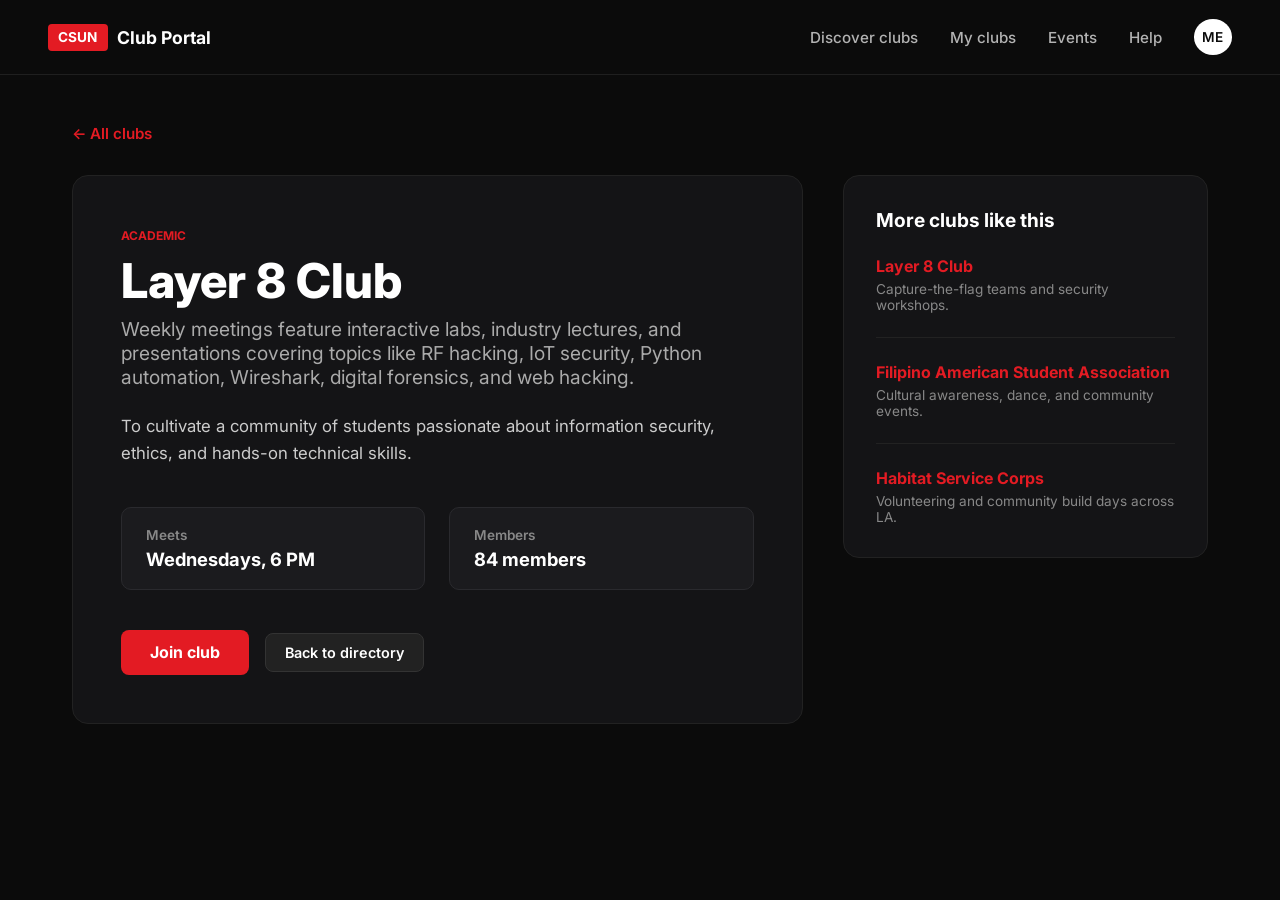
==== cyber.html @ eef6b1a4 "Initial commit for CSUN Club Portal" ====
<!DOCTYPE html>
<html lang="en">
<head>
    <meta charset="UTF-8">
    <meta name="viewport" content="width=device-width, initial-scale=1.0">
    <title>Layer 8 Club - CSUN Club Portal</title>
    <link rel="stylesheet" href="style.css">
    <link href="https://fonts.googleapis.com/css2?family=Inter:wght@400;500;600;700;800&display=swap" rel="stylesheet">
</head>
<body>
    <header class="navbar">
        <a href="index.html" class="nav-brand">
            <span class="csun-badge">CSUN</span>
            <span class="portal-title">Club Portal</span>
        </a>
        <nav class="nav-links">
            <a href="discover.html">Discover clubs</a>
            <a href="my-clubs.html">My clubs</a>
            <a href="events.html">Events</a>
            <a href="help.html">Help</a>
            <a href="login.html" class="login-nav-btn active-user">ME</a>
        </nav>
    </header>

    <main class="main-container">
        <div class="back-link-wrapper">
            <a href="discover.html" class="back-link">← All clubs</a>
        </div>

        <div class="club-detail-layout">
            <!-- Left Main Club Panel -->
            <div class="club-main-panel">
                <span class="card-tag">Academic</span>
                <h1 class="club-title">Layer 8 Club</h1>
                <p class="club-tagline">Weekly meetings feature interactive labs, industry lectures, and presentations covering topics like RF hacking, IoT security, Python automation, Wireshark, digital forensics, and web hacking.</p>
                
                <p class="club-long-desc">
                    To cultivate a community of students passionate about information security, ethics, and hands-on technical skills.
                </p>

                <div class="club-info-stats">
                    <div class="stat-box">
                        <span class="stat-title">Meets</span>
                        <span class="stat-value">Wednesdays, 6 PM</span>
                    </div>
                    <div class="stat-box">
                        <span class="stat-title">Members</span>
                        <span class="stat-value">84 members</span>
                    </div>
                </div>

                <div class="club-action-row">
                    <button class="register-club-btn small-btn" onclick="alert('Successfully joined Robotics Club!')">Join club</button>
                    <a href="discover.html" class="secondary-btn">Back to directory</a>
                </div>
            </div>

            <!-- Right Sidebar: Related Clubs -->
            <div class="club-sidebar">
                <h3>More clubs like this</h3>
                <div class="related-club-item">
                    <a href="cyber.html">Layer 8 Club</a>
                    <p>Capture-the-flag teams and security workshops.</p>
                </div>
                <div class="related-club-item">
                    <a href="fasa.html">Filipino American Student Association</a>
                    <p>Cultural awareness, dance, and community events.</p>
                </div>
                <div class="related-club-item">
                    <a href="habitat.html">Habitat Service Corps</a>
                    <p>Volunteering and community build days across LA.</p>
                </div>
            </div>
        </div>
    </main>
</body>
</html>
---- style.css ----
* {
    margin: 0;
    padding: 0;
    box-sizing: border-box;
    font-family: 'Inter', sans-serif;
}

body {
    background-color: #0b0b0b;
    color: #ffffff;
    min-height: 100vh;
}

/* Navbar */
.navbar {
    display: flex;
    align-items: center;
    justify-content: space-between;
    padding: 1.2rem 3rem;
    border-bottom: 1px solid #1f1f1f;
}

.nav-brand {
    display: flex;
    align-items: center;
    gap: 0.6rem;
    text-decoration: none;
}

.csun-badge {
    background-color: #e31b23;
    color: #ffffff;
    font-weight: 700;
    font-size: 0.85rem;
    padding: 0.35rem 0.65rem;
    border-radius: 4px;
}

.portal-title {
    font-weight: 700;
    font-size: 1.1rem;
    color: #ffffff;
}

.nav-links {
    display: flex;
    align-items: center;
    gap: 2rem;
}

.nav-links a {
    color: #b3b3b3;
    text-decoration: none;
    font-size: 0.95rem;
    font-weight: 500;
    transition: color 0.2s;
}

.nav-links a:hover, .nav-links a.active {
    color: #ffffff;
}

.login-nav-btn {
    background-color: #e31b23 !important;
    color: white !important;
    padding: 0.5rem 1.2rem;
    border-radius: 6px;
    font-weight: 600 !important;
}

.login-nav-btn.active-user {
    background-color: #ffffff !important;
    color: #0b0b0b !important;
    border-radius: 50%;
    width: 36px;
    height: 36px;
    display: flex;
    align-items: center;
    justify-content: center;
    font-size: 0.85rem;
}

/* Main Container */
.main-container {
    max-width: 1200px;
    margin: 0 auto;
    padding: 3rem 2rem;
}

/* Page Headers & Filters */
.page-header {
    margin-bottom: 2rem;
}

.page-header h1 {
    font-size: 2.5rem;
    font-weight: 800;
    margin-bottom: 0.4rem;
}

.page-header p {
    color: #888;
    font-size: 1.1rem;
}

.filter-chips {
    display: flex;
    gap: 0.8rem;
    margin-bottom: 2.5rem;
    flex-wrap: wrap;
}

.chip {
    background: #161618;
    border: 1.5px solid #2a2a2e;
    color: #ccc;
    padding: 0.6rem 1.4rem;
    border-radius: 20px;
    cursor: pointer;
    font-weight: 500;
    transition: all 0.2s;
}

.chip.active, .chip:hover {
    background: #e31b23;
    border-color: #e31b23;
    color: white;
}

/* Cards Grid */
.clubs-grid {
    display: grid;
    grid-template-columns: repeat(auto-fill, minmax(320px, 1fr));
    gap: 1.5rem;
}

.club-card {
    background: #141416;
    border: 1.5px solid #222;
    border-radius: 12px;
    padding: 2rem;
    display: flex;
    flex-direction: column;
    justify-content: space-between;
    min-height: 200px;
    transition: border-color 0.2s;
}

.club-card:hover {
    border-color: #444;
}

.card-tag {
    font-size: 0.75rem;
    color: #e31b23;
    font-weight: 700;
    text-transform: uppercase;
    margin-bottom: 0.5rem;
    display: inline-block;
}

.club-card h2 {
    font-size: 1.35rem;
    font-weight: 700;
    margin-bottom: 0.5rem;
}

.card-desc {
    color: #888;
    font-size: 0.95rem;
    margin-bottom: 1.5rem;
}

.view-club-link {
    color: #fff;
    text-decoration: underline;
    font-size: 0.9rem;
    font-weight: 500;
}

.view-club-link:hover {
    color: #e31b23;
}

/* Club Detail Page Styles */
.back-link-wrapper {
    margin-bottom: 2rem;
}

.back-link {
    color: #e31b23;
    text-decoration: none;
    font-weight: 600;
    font-size: 0.95rem;
}

.back-link:hover {
    text-decoration: underline;
}

.club-detail-layout {
    display: grid;
    grid-template-columns: 2fr 1fr;
    gap: 2.5rem;
}

.club-main-panel {
    background: #141416;
    border: 1.5px solid #222;
    border-radius: 16px;
    padding: 3rem;
}

.club-title {
    font-size: 3rem;
    font-weight: 800;
    margin-bottom: 0.4rem;
}

.club-tagline {
    font-size: 1.2rem;
    color: #aaa;
    margin-bottom: 1.5rem;
}

.club-long-desc {
    color: #ccc;
    font-size: 1.05rem;
    line-height: 1.6;
    margin-bottom: 2.5rem;
}

.club-info-stats {
    display: grid;
    grid-template-columns: 1fr 1fr;
    gap: 1.5rem;
    margin-bottom: 2.5rem;
}

.stat-box {
    background: #1b1b1e;
    border: 1.5px solid #2a2a2e;
    border-radius: 10px;
    padding: 1.2rem 1.5rem;
}

.stat-title {
    display: block;
    font-size: 0.85rem;
    color: #888;
    font-weight: 600;
    margin-bottom: 0.3rem;
}

.stat-value {
    font-size: 1.15rem;
    font-weight: 700;
    color: #fff;
}

.club-action-row {
    display: flex;
    gap: 1rem;
    align-items: center;
}

.register-club-btn {
    background-color: #e31b23;
    color: white;
    padding: 0.8rem 1.8rem;
    font-size: 1rem;
    font-weight: 700;
    border: none;
    border-radius: 8px;
    cursor: pointer;
    text-decoration: none;
    transition: background 0.2s;
}

.register-club-btn:hover {
    background-color: #c5141c;
}

.secondary-btn {
    background: #222;
    color: white;
    padding: 0.8rem 1.5rem;
    border-radius: 8px;
    text-decoration: none;
    font-size: 0.95rem;
    font-weight: 600;
    border: 1.5px solid #333;
}

.secondary-btn:hover {
    background: #333;
}

/* Sidebar Related Clubs */
.club-sidebar {
    background: #141416;
    border: 1.5px solid #222;
    border-radius: 16px;
    padding: 2rem;
    height: fit-content;
}

.club-sidebar h3 {
    font-size: 1.2rem;
    margin-bottom: 1.5rem;
}

.related-club-item {
    margin-bottom: 1.5rem;
    padding-bottom: 1.5rem;
    border-bottom: 1px solid #222;
}

.related-club-item:last-child {
    margin-bottom: 0;
    padding-bottom: 0;
    border-bottom: none;
}

.related-club-item a {
    color: #e31b23;
    font-weight: 700;
    text-decoration: none;
    font-size: 1rem;
    display: block;
    margin-bottom: 0.3rem;
}

.related-club-item a:hover {
    text-decoration: underline;
}

.related-club-item p {
    color: #888;
    font-size: 0.85rem;
}

@media (max-width: 900px) {
    .club-detail-layout {
        grid-template-columns: 1fr;
    }
}/* Content Box for My Clubs */
.content-card-box {
    background: #141416;
    border: 1.5px solid #222;
    border-radius: 12px;
    padding: 2rem;
    max-width: 800px;
}

.content-card-box h3 {
    font-size: 1.25rem;
    font-weight: 700;
    margin-bottom: 1rem;
    color: #fff;
}

.styled-list {
    list-style: none;
    margin: 0;
    padding: 0;
}

.styled-list li {
    display: flex;
    justify-content: space-between;
    align-items: center;
    padding: 1.2rem 0;
    border-bottom: 1px solid #222;
}

.styled-list li:last-child {
    border-bottom: none;
}

.club-list-info {
    display: flex;
    align-items: center;
    gap: 0.8rem;
    font-size: 1.05rem;
}

.badge {
    padding: 0.25rem 0.6rem;
    font-size: 0.75rem;
    font-weight: 700;
    border-radius: 4px;
}

.status-active {
    background: rgba(19, 115, 51, 0.2);
    color: #4ade80;
}

.secondary-btn {
    background: #222;
    color: white;
    padding: 0.6rem 1.2rem;
    border-radius: 8px;
    text-decoration: none;
    font-size: 0.9rem;
    font-weight: 600;
    border: 1.5px solid #333;
    transition: background 0.2s;
}

.secondary-btn:hover {
    background: #333;
    border-color: #555;
}
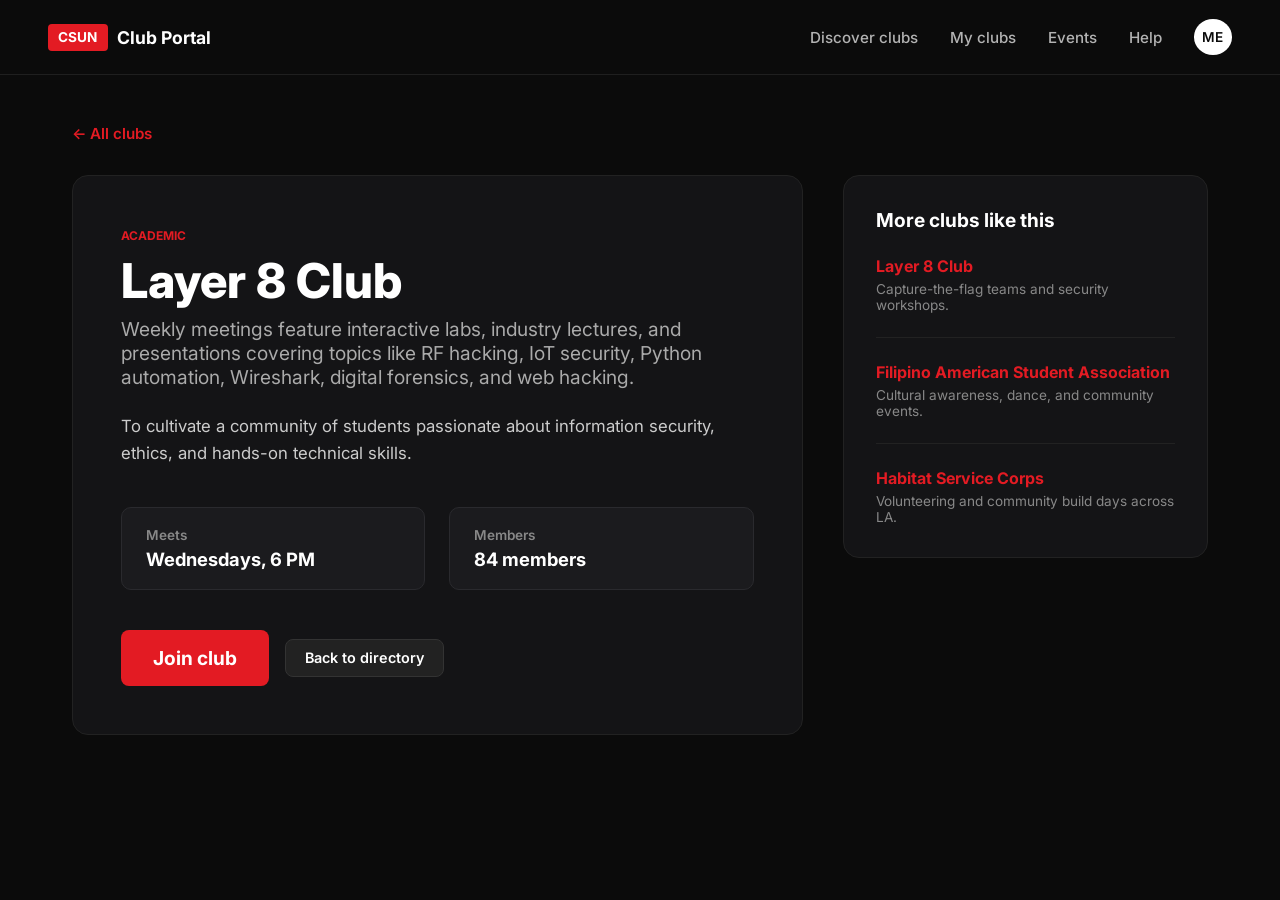
==== commit 04645273: "Add png favicon to site pages" ====
--- a/cyber.html
+++ b/cyber.html
@@ -4,6 +4,7 @@
     <meta charset="UTF-8">
     <meta name="viewport" content="width=device-width, initial-scale=1.0">
     <title>Layer 8 Club - CSUN Club Portal</title>
+    <link rel="icon" type="image/png" href="favicon.png">
     <link rel="stylesheet" href="style.css">
     <link href="https://fonts.googleapis.com/css2?family=Inter:wght@400;500;600;700;800&display=swap" rel="stylesheet">
 </head>
--- a/style.css
+++ b/style.css
@@ -412,4 +412,85 @@
 .secondary-btn:hover {
     background: #333;
     border-color: #555;
+}/* Hero Section Fix */
+.hero-section {
+    display: flex;
+    justify-content: space-between;
+    align-items: center;
+    margin-bottom: 3.5rem;
+    gap: 2rem;
+    flex-wrap: wrap;
+}
+
+.hero-content {
+    flex: 1;
+    min-width: 320px;
+}
+
+.hero-content h1 {
+    font-size: 3.5rem;
+    font-weight: 800;
+    letter-spacing: -1px;
+    margin-bottom: 0.5rem;
+}
+
+.hero-subtitle {
+    font-size: 1.4rem;
+    color: #888;
+    margin-bottom: 1.5rem;
+}
+
+.search-bar-wrapper {
+    position: relative;
+    max-width: 520px;
+    width: 100%;
+}
+
+.search-bar-wrapper input {
+    width: 100%;
+    padding: 1rem 1.2rem;
+    padding-right: 3rem;
+    background: #161618;
+    border: 1.5px solid #2a2a2e;
+    border-radius: 8px;
+    color: white;
+    font-size: 1rem;
+    outline: none;
+}
+
+.search-bar-wrapper input:focus {
+    border-color: #e31b23;
+}
+
+.search-icon {
+    position: absolute;
+    right: 1rem;
+    top: 50%;
+    transform: translateY(-50%);
+    color: #777;
+    pointer-events: none;
+}
+
+.cta-wrapper {
+    display: flex;
+    align-items: center;
+}
+
+.register-club-btn {
+    background-color: #e31b23;
+    color: white;
+    padding: 1rem 2rem;
+    font-size: 1.2rem;
+    font-weight: 700;
+    border: none;
+    border-radius: 8px;
+    cursor: pointer;
+    text-decoration: none;
+    display: inline-block;
+    transition: background 0.2s;
+    white-space: nowrap;
+}
+
+.register-club-btn:hover {
+    background-color: #c5141c;
 }
